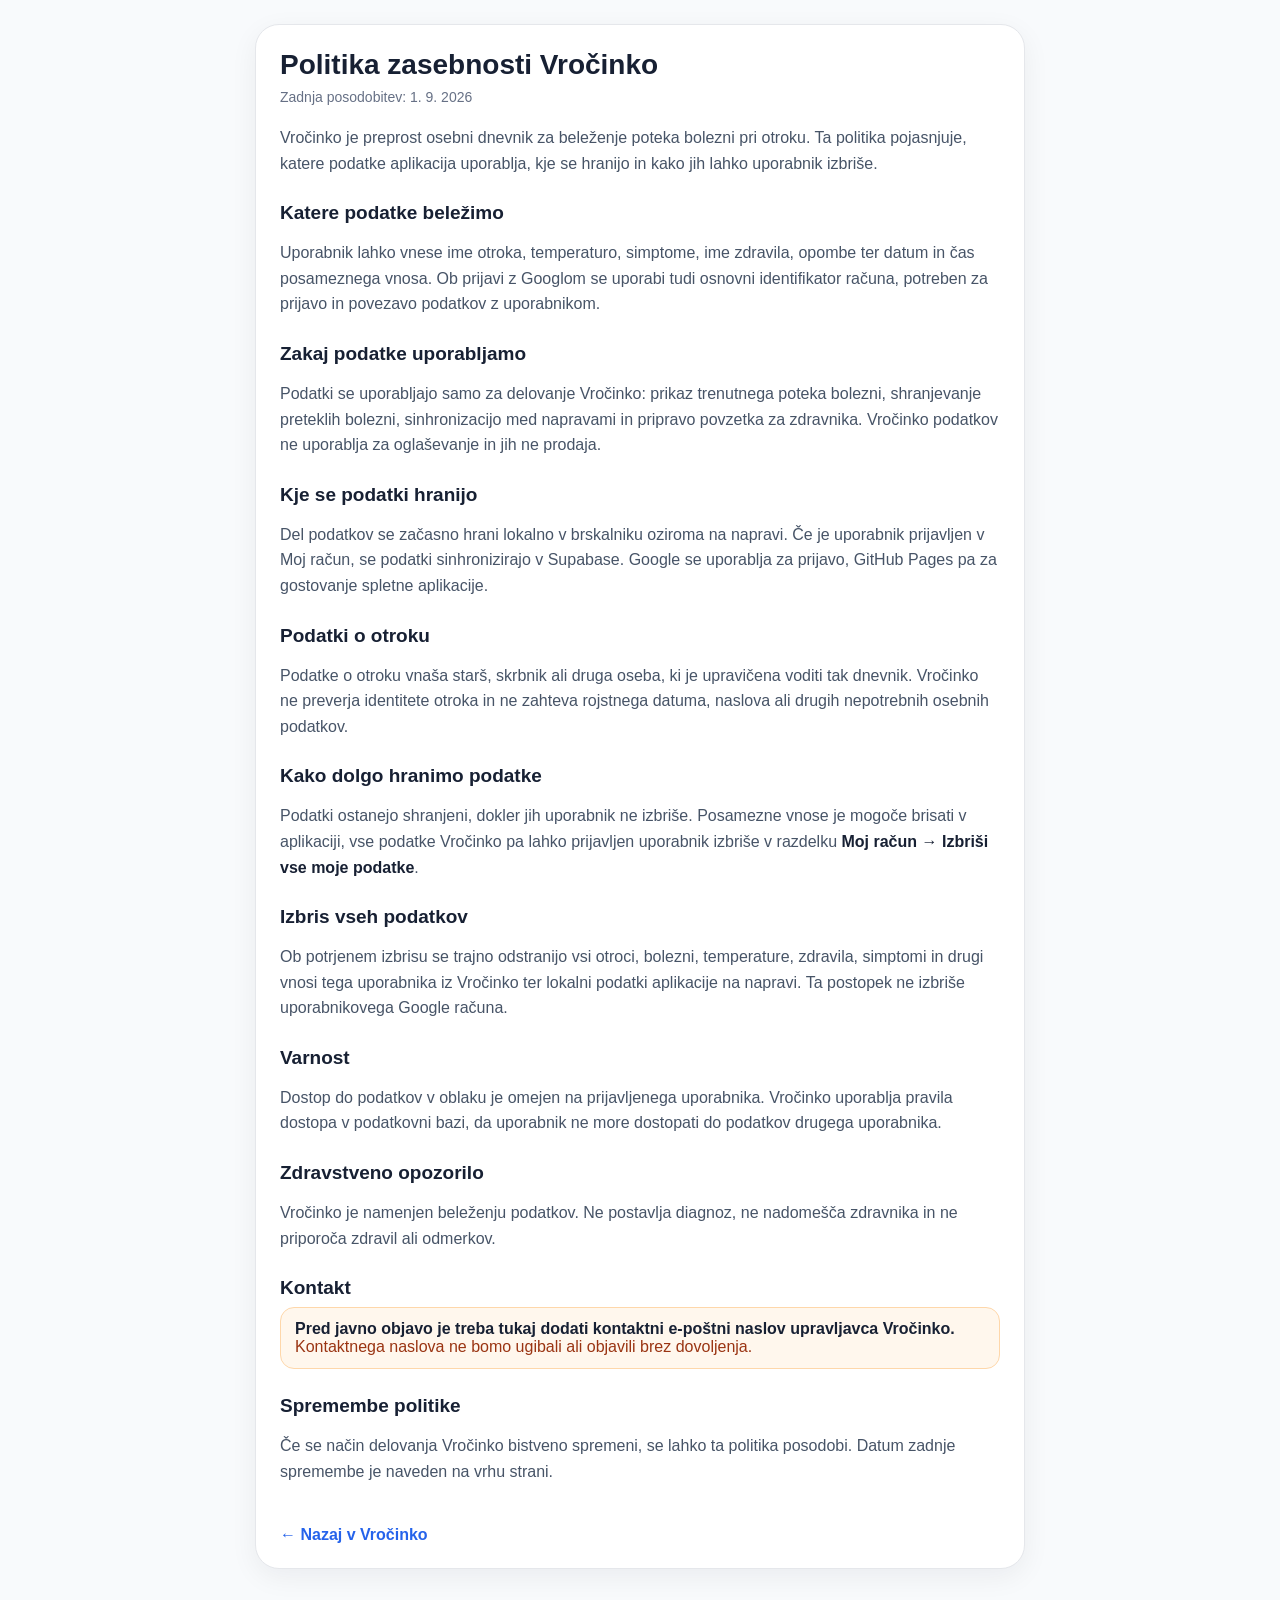
==== privacy.html @ d9a14f33 "Add Vrocinko privacy policy" ====
<!doctype html>
<html lang="sl">
<head>
  <meta charset="utf-8">
  <meta name="viewport" content="width=device-width,initial-scale=1,viewport-fit=cover">
  <meta name="theme-color" content="#f8fafc">
  <title>Politika zasebnosti – Vročinko</title>
  <style>
    :root{font-family:-apple-system,BlinkMacSystemFont,"Segoe UI",sans-serif;color:#172033;background:#f8fafc}
    body{margin:0;padding:24px 16px 48px}
    main{max-width:720px;margin:0 auto;background:#fff;border:1px solid #e5e7eb;border-radius:24px;padding:24px;box-shadow:0 8px 28px rgba(15,23,42,.06)}
    h1{font-size:28px;margin:0 0 8px}h2{font-size:19px;margin:26px 0 8px}p,li{line-height:1.6;color:#475467}strong{color:#172033}
    .date{color:#667085;font-size:14px;margin-bottom:20px}.notice{background:#fff7ed;border:1px solid #fed7aa;border-radius:14px;padding:12px 14px;color:#9a3412}
    a{color:#2563eb}.back{display:inline-block;margin-top:26px;font-weight:700;text-decoration:none}
  </style>
</head>
<body>
<main>
  <h1>Politika zasebnosti Vročinko</h1>
  <div class="date">Zadnja posodobitev: 1. 9. 2026</div>

  <p>Vročinko je preprost osebni dnevnik za beleženje poteka bolezni pri otroku. Ta politika pojasnjuje, katere podatke aplikacija uporablja, kje se hranijo in kako jih lahko uporabnik izbriše.</p>

  <h2>Katere podatke beležimo</h2>
  <p>Uporabnik lahko vnese ime otroka, temperaturo, simptome, ime zdravila, opombe ter datum in čas posameznega vnosa. Ob prijavi z Googlom se uporabi tudi osnovni identifikator računa, potreben za prijavo in povezavo podatkov z uporabnikom.</p>

  <h2>Zakaj podatke uporabljamo</h2>
  <p>Podatki se uporabljajo samo za delovanje Vročinko: prikaz trenutnega poteka bolezni, shranjevanje preteklih bolezni, sinhronizacijo med napravami in pripravo povzetka za zdravnika. Vročinko podatkov ne uporablja za oglaševanje in jih ne prodaja.</p>

  <h2>Kje se podatki hranijo</h2>
  <p>Del podatkov se začasno hrani lokalno v brskalniku oziroma na napravi. Če je uporabnik prijavljen v Moj račun, se podatki sinhronizirajo v Supabase. Google se uporablja za prijavo, GitHub Pages pa za gostovanje spletne aplikacije.</p>

  <h2>Podatki o otroku</h2>
  <p>Podatke o otroku vnaša starš, skrbnik ali druga oseba, ki je upravičena voditi tak dnevnik. Vročinko ne preverja identitete otroka in ne zahteva rojstnega datuma, naslova ali drugih nepotrebnih osebnih podatkov.</p>

  <h2>Kako dolgo hranimo podatke</h2>
  <p>Podatki ostanejo shranjeni, dokler jih uporabnik ne izbriše. Posamezne vnose je mogoče brisati v aplikaciji, vse podatke Vročinko pa lahko prijavljen uporabnik izbriše v razdelku <strong>Moj račun → Izbriši vse moje podatke</strong>.</p>

  <h2>Izbris vseh podatkov</h2>
  <p>Ob potrjenem izbrisu se trajno odstranijo vsi otroci, bolezni, temperature, zdravila, simptomi in drugi vnosi tega uporabnika iz Vročinko ter lokalni podatki aplikacije na napravi. Ta postopek ne izbriše uporabnikovega Google računa.</p>

  <h2>Varnost</h2>
  <p>Dostop do podatkov v oblaku je omejen na prijavljenega uporabnika. Vročinko uporablja pravila dostopa v podatkovni bazi, da uporabnik ne more dostopati do podatkov drugega uporabnika.</p>

  <h2>Zdravstveno opozorilo</h2>
  <p>Vročinko je namenjen beleženju podatkov. Ne postavlja diagnoz, ne nadomešča zdravnika in ne priporoča zdravil ali odmerkov.</p>

  <h2>Kontakt</h2>
  <div class="notice"><strong>Pred javno objavo je treba tukaj dodati kontaktni e-poštni naslov upravljavca Vročinko.</strong> Kontaktnega naslova ne bomo ugibali ali objavili brez dovoljenja.</div>

  <h2>Spremembe politike</h2>
  <p>Če se način delovanja Vročinko bistveno spremeni, se lahko ta politika posodobi. Datum zadnje spremembe je naveden na vrhu strani.</p>

  <a class="back" href="./">← Nazaj v Vročinko</a>
</main>
</body>
</html>
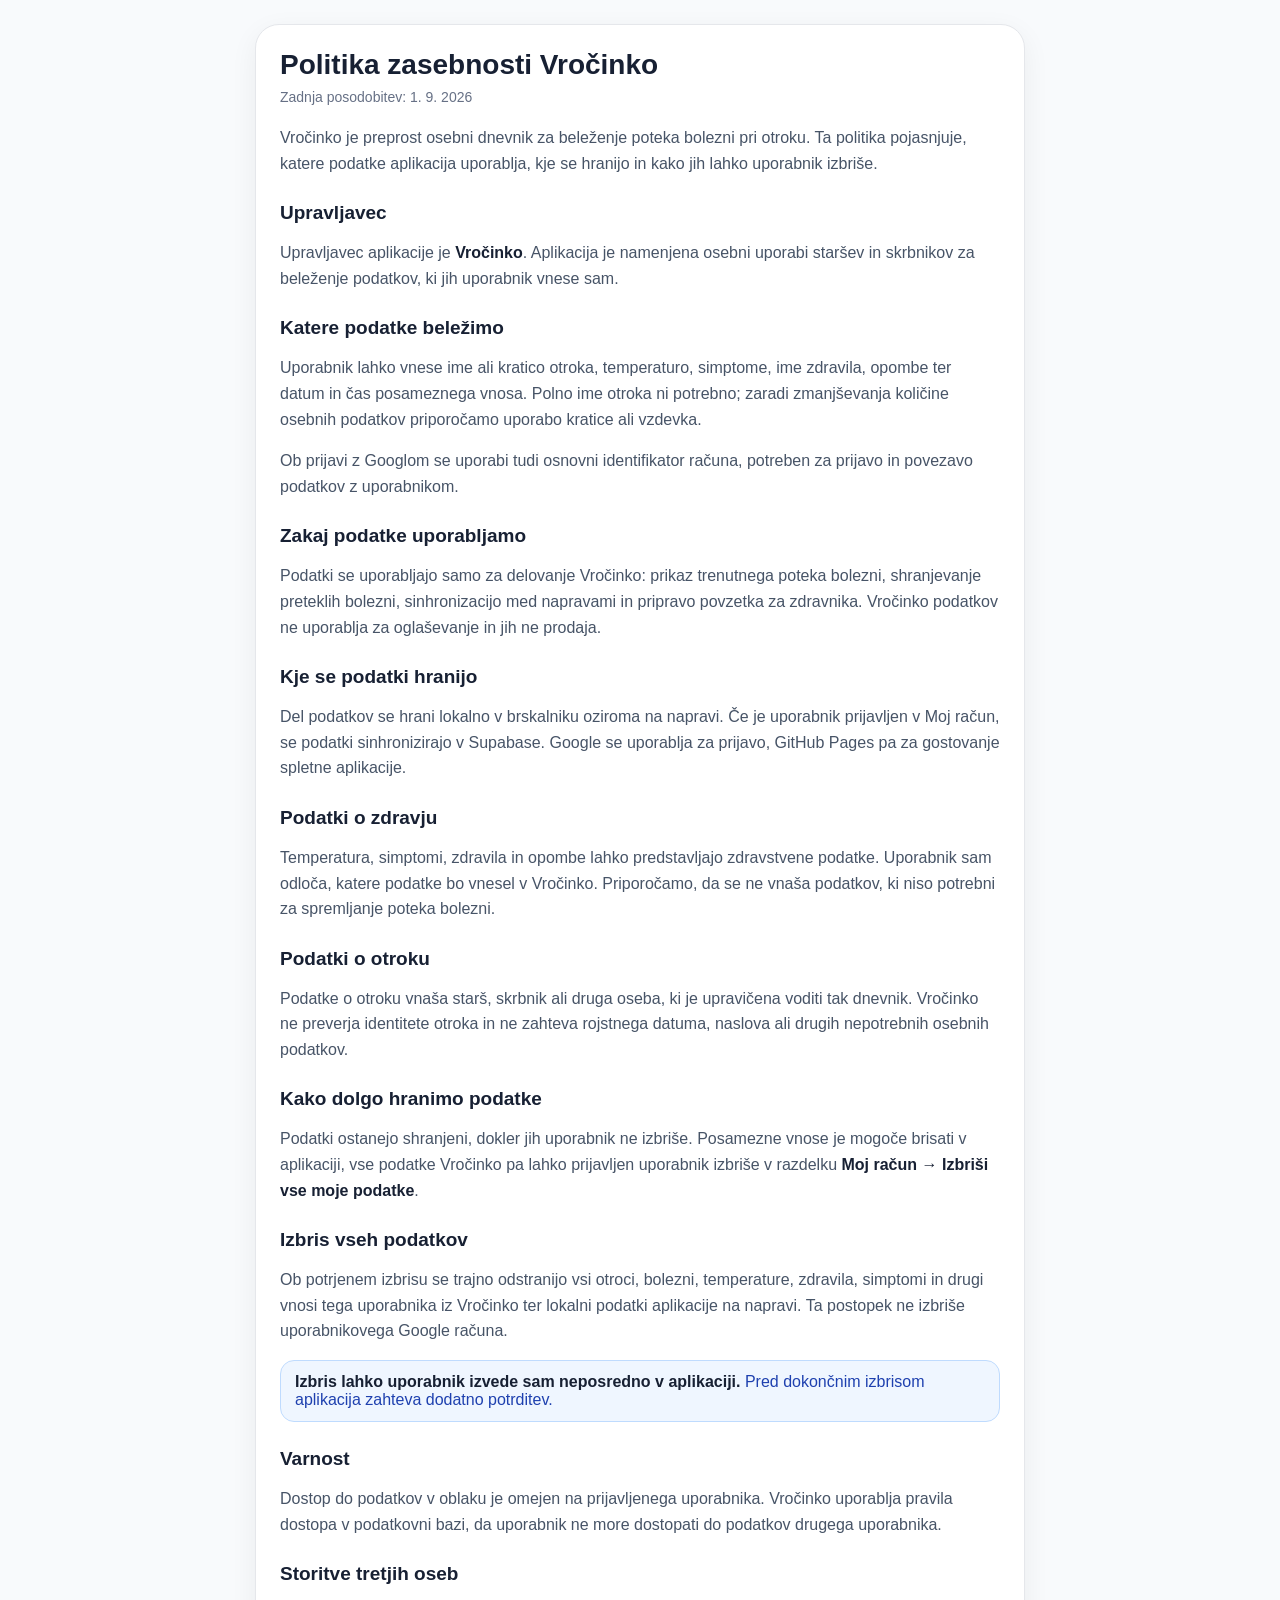
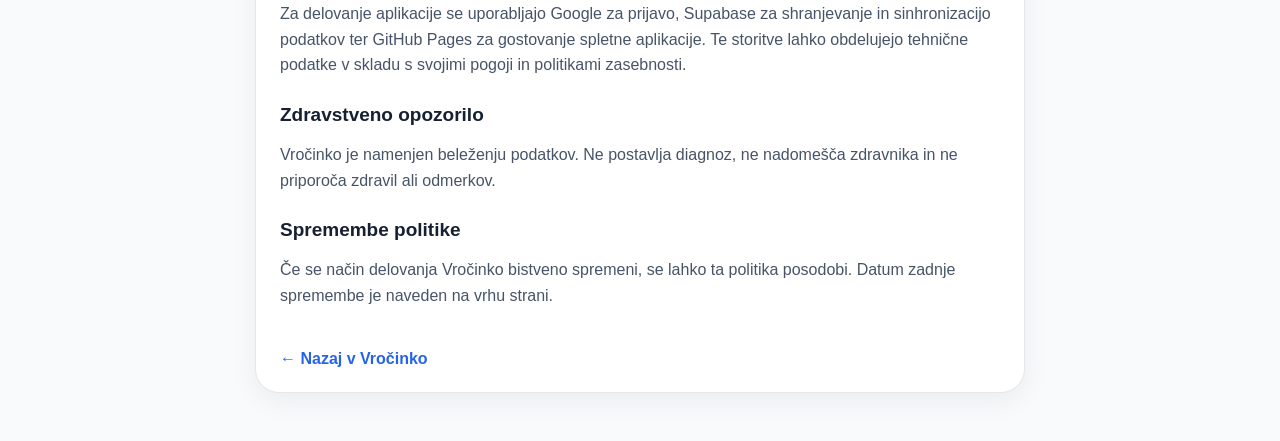
==== commit d2f96f2b: "Pripravi politiko zasebnosti za javno objavo" ====
--- a/privacy.html
+++ b/privacy.html
@@ -10,7 +10,7 @@
     body{margin:0;padding:24px 16px 48px}
     main{max-width:720px;margin:0 auto;background:#fff;border:1px solid #e5e7eb;border-radius:24px;padding:24px;box-shadow:0 8px 28px rgba(15,23,42,.06)}
     h1{font-size:28px;margin:0 0 8px}h2{font-size:19px;margin:26px 0 8px}p,li{line-height:1.6;color:#475467}strong{color:#172033}
-    .date{color:#667085;font-size:14px;margin-bottom:20px}.notice{background:#fff7ed;border:1px solid #fed7aa;border-radius:14px;padding:12px 14px;color:#9a3412}
+    .date{color:#667085;font-size:14px;margin-bottom:20px}.info{background:#eff6ff;border:1px solid #bfdbfe;border-radius:14px;padding:12px 14px;color:#1e40af}
     a{color:#2563eb}.back{display:inline-block;margin-top:26px;font-weight:700;text-decoration:none}
   </style>
 </head>
@@ -21,14 +21,21 @@
 
   <p>Vročinko je preprost osebni dnevnik za beleženje poteka bolezni pri otroku. Ta politika pojasnjuje, katere podatke aplikacija uporablja, kje se hranijo in kako jih lahko uporabnik izbriše.</p>
 
+  <h2>Upravljavec</h2>
+  <p>Upravljavec aplikacije je <strong>Vročinko</strong>. Aplikacija je namenjena osebni uporabi staršev in skrbnikov za beleženje podatkov, ki jih uporabnik vnese sam.</p>
+
   <h2>Katere podatke beležimo</h2>
-  <p>Uporabnik lahko vnese ime otroka, temperaturo, simptome, ime zdravila, opombe ter datum in čas posameznega vnosa. Ob prijavi z Googlom se uporabi tudi osnovni identifikator računa, potreben za prijavo in povezavo podatkov z uporabnikom.</p>
+  <p>Uporabnik lahko vnese ime ali kratico otroka, temperaturo, simptome, ime zdravila, opombe ter datum in čas posameznega vnosa. Polno ime otroka ni potrebno; zaradi zmanjševanja količine osebnih podatkov priporočamo uporabo kratice ali vzdevka.</p>
+  <p>Ob prijavi z Googlom se uporabi tudi osnovni identifikator računa, potreben za prijavo in povezavo podatkov z uporabnikom.</p>
 
   <h2>Zakaj podatke uporabljamo</h2>
   <p>Podatki se uporabljajo samo za delovanje Vročinko: prikaz trenutnega poteka bolezni, shranjevanje preteklih bolezni, sinhronizacijo med napravami in pripravo povzetka za zdravnika. Vročinko podatkov ne uporablja za oglaševanje in jih ne prodaja.</p>
 
   <h2>Kje se podatki hranijo</h2>
-  <p>Del podatkov se začasno hrani lokalno v brskalniku oziroma na napravi. Če je uporabnik prijavljen v Moj račun, se podatki sinhronizirajo v Supabase. Google se uporablja za prijavo, GitHub Pages pa za gostovanje spletne aplikacije.</p>
+  <p>Del podatkov se hrani lokalno v brskalniku oziroma na napravi. Če je uporabnik prijavljen v Moj račun, se podatki sinhronizirajo v Supabase. Google se uporablja za prijavo, GitHub Pages pa za gostovanje spletne aplikacije.</p>
+
+  <h2>Podatki o zdravju</h2>
+  <p>Temperatura, simptomi, zdravila in opombe lahko predstavljajo zdravstvene podatke. Uporabnik sam odloča, katere podatke bo vnesel v Vročinko. Priporočamo, da se ne vnaša podatkov, ki niso potrebni za spremljanje poteka bolezni.</p>
 
   <h2>Podatki o otroku</h2>
   <p>Podatke o otroku vnaša starš, skrbnik ali druga oseba, ki je upravičena voditi tak dnevnik. Vročinko ne preverja identitete otroka in ne zahteva rojstnega datuma, naslova ali drugih nepotrebnih osebnih podatkov.</p>
@@ -38,15 +45,16 @@
 
   <h2>Izbris vseh podatkov</h2>
   <p>Ob potrjenem izbrisu se trajno odstranijo vsi otroci, bolezni, temperature, zdravila, simptomi in drugi vnosi tega uporabnika iz Vročinko ter lokalni podatki aplikacije na napravi. Ta postopek ne izbriše uporabnikovega Google računa.</p>
+  <div class="info"><strong>Izbris lahko uporabnik izvede sam neposredno v aplikaciji.</strong> Pred dokončnim izbrisom aplikacija zahteva dodatno potrditev.</div>
 
   <h2>Varnost</h2>
   <p>Dostop do podatkov v oblaku je omejen na prijavljenega uporabnika. Vročinko uporablja pravila dostopa v podatkovni bazi, da uporabnik ne more dostopati do podatkov drugega uporabnika.</p>
 
+  <h2>Storitve tretjih oseb</h2>
+  <p>Za delovanje aplikacije se uporabljajo Google za prijavo, Supabase za shranjevanje in sinhronizacijo podatkov ter GitHub Pages za gostovanje spletne aplikacije. Te storitve lahko obdelujejo tehnične podatke v skladu s svojimi pogoji in politikami zasebnosti.</p>
+
   <h2>Zdravstveno opozorilo</h2>
   <p>Vročinko je namenjen beleženju podatkov. Ne postavlja diagnoz, ne nadomešča zdravnika in ne priporoča zdravil ali odmerkov.</p>
-
-  <h2>Kontakt</h2>
-  <div class="notice"><strong>Pred javno objavo je treba tukaj dodati kontaktni e-poštni naslov upravljavca Vročinko.</strong> Kontaktnega naslova ne bomo ugibali ali objavili brez dovoljenja.</div>
 
   <h2>Spremembe politike</h2>
   <p>Če se način delovanja Vročinko bistveno spremeni, se lahko ta politika posodobi. Datum zadnje spremembe je naveden na vrhu strani.</p>
